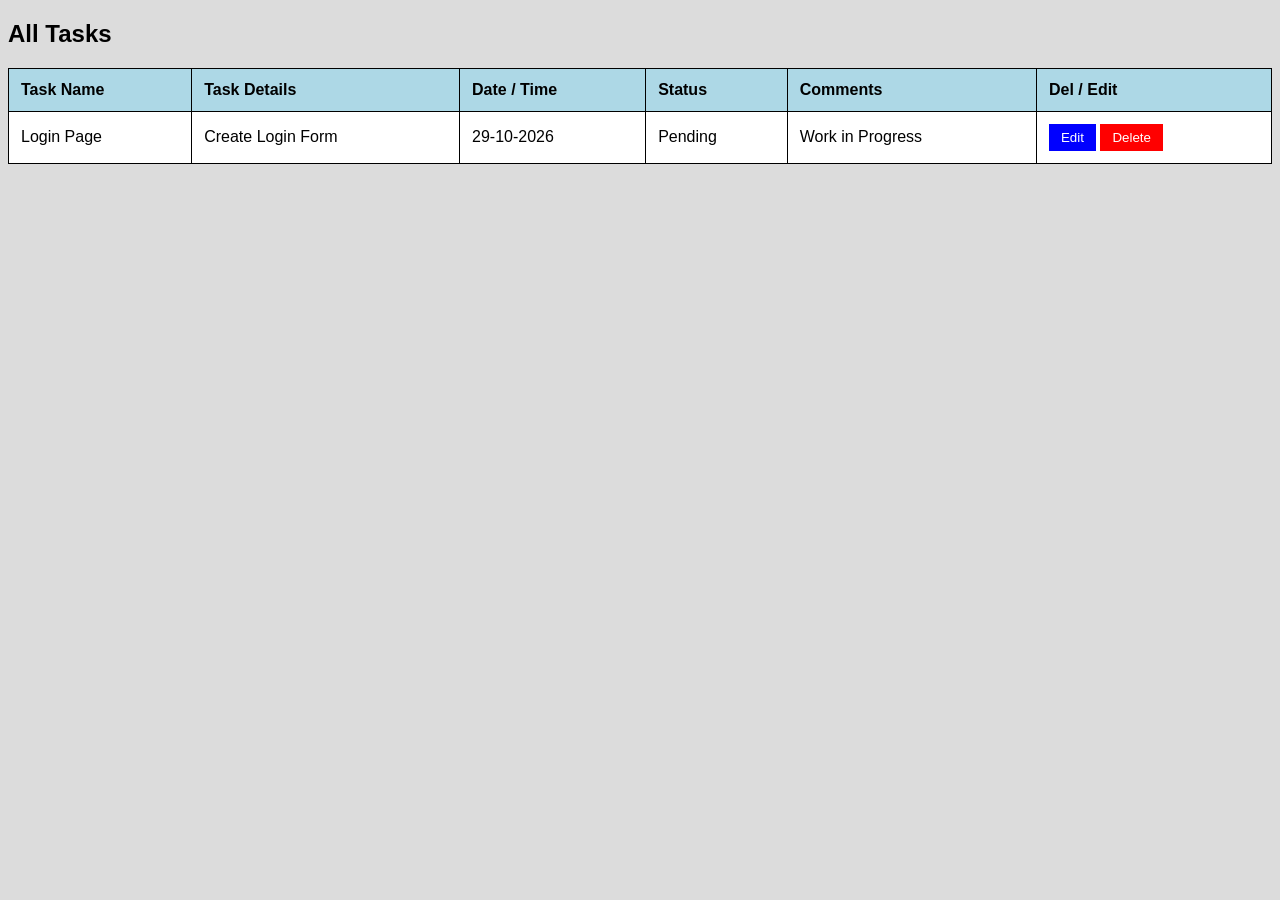
==== all_task/index.html @ 6f40d3be "All Task" ====
<!DOCTYPE html>
<html lang="en">
<head>
    <meta charset="UTF-8">
    <meta name="viewport" content="width=device-width, initial-scale=1.0">
    <title>All_Task</title>
    <link rel="stylesheet" href="style.css" >
</head>
<body>
     <h2>All Tasks</h2>

    <table>
        <tr>
            <th>Task Name</th>
            <th>Task Details</th>
            <th>Date / Time</th>
            <th>Status</th>
            <th>Comments</th>
            <th>Del / Edit</th>
        </tr>

        <tr>
            <td>Login Page</td>
            <td>Create Login Form</td>
            <td>29-10-2026</td>
            <td>Pending</td>
            <td>Work in Progress</td>
            <td>
                <button class="edit">Edit</button>
                <button class="delete">Delete</button>
            </td>
        </tr>
    </table>
</body>
</html>
---- all_task/style.css ----
body {
            background-color: gainsboro;
            font-family: Arial, sans-serif;
        }

        table {
            width: 100%;
            background-color: white;
            border-collapse: collapse;
        }

        th, td {
            padding: 12px;
            text-align: left;
            border: 1px solid black;
        }

        th {
            background-color: lightblue;
        }

        .edit {
            background-color: blue;
            color: white;
            padding: 6px 12px;
            border: none;
            cursor: pointer;
        }

        .delete {
            background-color: red;
            color: white;
            padding: 6px 12px;
            border: none;
            cursor: pointer;
        }
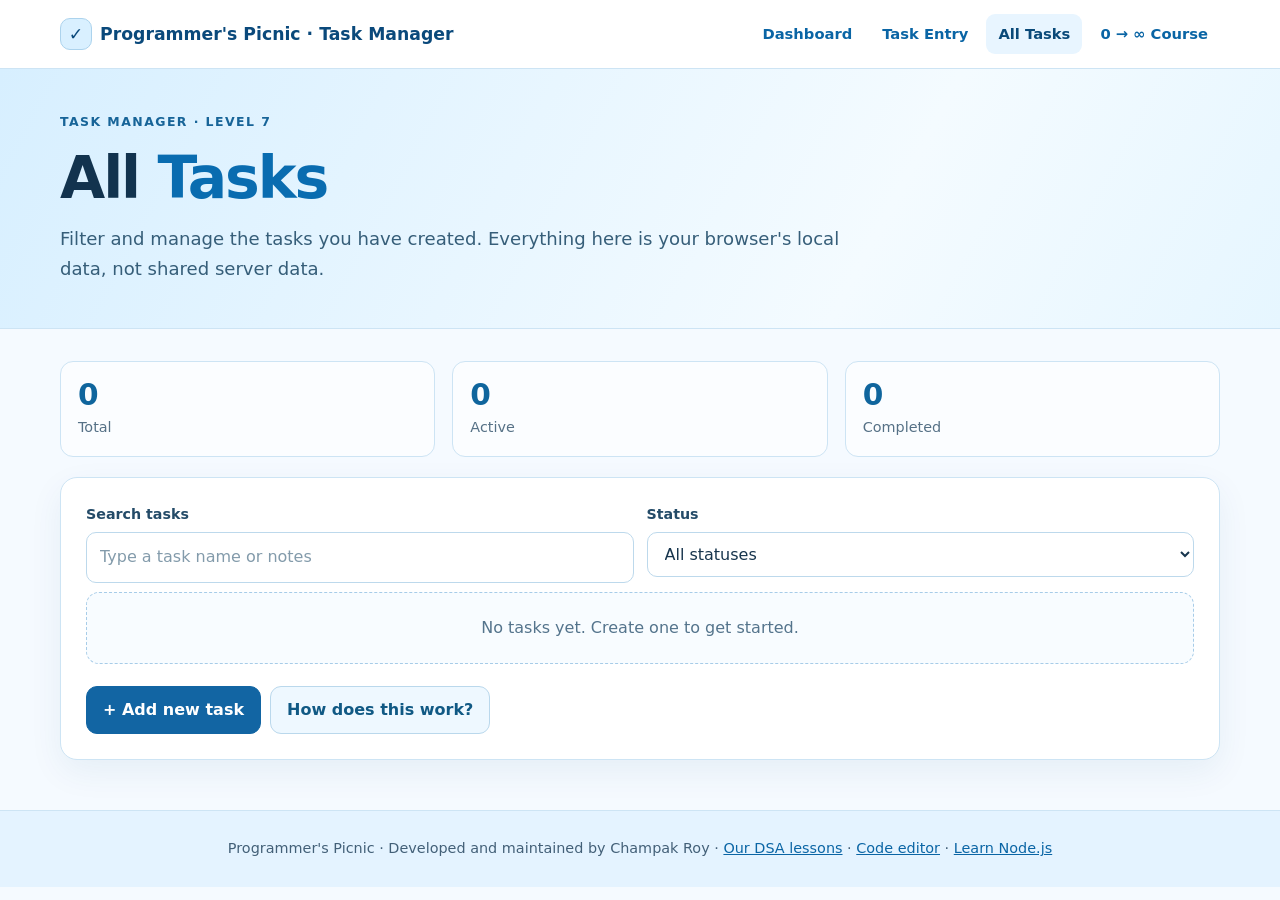
==== commit e1cea10e: "Turn existing taskmanager pages into a functional light-blue app with GoDaddy connection tester" ====
--- a/all_task/index.html
+++ b/all_task/index.html
@@ -1,35 +1,7 @@
-<!DOCTYPE html>
-<html lang="en">
-<head>
-    <meta charset="UTF-8">
-    <meta name="viewport" content="width=device-width, initial-scale=1.0">
-    <title>All_Task</title>
-    <link rel="stylesheet" href="style.css" >
+<!doctype html>
+<html lang="en"><head>
+<meta charset="utf-8"><meta name="viewport" content="width=device-width,initial-scale=1"><meta name="theme-color" content="#e8f6ff"><meta name="author" content="Champak Roy"><meta name="robots" content="index,follow,max-image-preview:large">
+<title>All Tasks — Programmer's Picnic Task Manager</title><meta name="description" content="Search, filter, complete, edit and delete your tasks, stored locally in your own browser."><link rel="canonical" href="https://programmer-s-picnic.github.io/taskmanager/all_task/"><link rel="stylesheet" href="../assets/site.css">
+<meta property="og:type" content="website"><meta property="og:site_name" content="Programmer's Picnic"><meta property="og:title" content="All Tasks — Programmer's Picnic Task Manager"><meta property="og:description" content="Search, filter, complete, edit and delete your tasks, stored locally in your own browser."><meta property="og:url" content="https://programmer-s-picnic.github.io/taskmanager/all_task/"><meta name="twitter:card" content="summary_large_image">
 </head>
-<body>
-     <h2>All Tasks</h2>
-
-    <table>
-        <tr>
-            <th>Task Name</th>
-            <th>Task Details</th>
-            <th>Date / Time</th>
-            <th>Status</th>
-            <th>Comments</th>
-            <th>Del / Edit</th>
-        </tr>
-
-        <tr>
-            <td>Login Page</td>
-            <td>Create Login Form</td>
-            <td>29-10-2026</td>
-            <td>Pending</td>
-            <td>Work in Progress</td>
-            <td>
-                <button class="edit">Edit</button>
-                <button class="delete">Delete</button>
-            </td>
-        </tr>
-    </table>
-</body>
-</html>+<body data-root="../"><header class="sitebar"><div class="wrap"><a class="brand" href="../index.html"><span class="brandmark" aria-hidden="true">✓</span>Programmer's Picnic · Task Manager</a><nav aria-label="Main navigation"><a href="../index.html">Dashboard</a><a href="../task_entry/index.html">Task Entry</a><a href="../all_task/index.html" aria-current="page">All Tasks</a><a href="../learn/index.html">0 → ∞ Course</a></nav></div></header><section class="hero"><div class="wrap"><div class="eyebrow">Task Manager · Level 7</div><h1>All <span>Tasks</span></h1><p class="lead">Filter and manage the tasks you have created. Everything here is your browser's local data, not shared server data.</p></div></section><main class="wrap section"><section class="grid"><div class="stat"><strong data-count-all>0</strong><span>Total</span></div><div class="stat"><strong data-count-active>0</strong><span>Active</span></div><div class="stat"><strong data-count-done>0</strong><span>Completed</span></div></section><section class="card" style="margin-top:20px"><div class="form-grid"><div class="form-field"><label for="task-search">Search tasks</label><input type="search" id="task-search" placeholder="Type a task name or notes"></div><div class="form-field"><label for="status-filter">Status</label><select id="status-filter"><option value="all">All statuses</option><option>Pending</option><option>In Progress</option><option>Completed</option></select></div></div><div data-task-list aria-live="polite"></div><div class="buttons"><a class="button primary" href="../task_entry/index.html">+ Add new task</a><a class="button outline" href="../learn/index.html#ch7">How does this work?</a></div></section></main><footer><div class="wrap">Programmer's Picnic · Developed and maintained by Champak Roy · <a href="https://dsa.learnwithchampak.live/">Our DSA lessons</a> · <a href="https://editor.learnwithchampak.live/" target="_blank" rel="noopener">Code editor</a> · <a href="../learn/index.html">Learn Node.js</a></div></footer><script defer src="../assets/app.js"></script></body></html>
--- a/assets/site.css
+++ b/assets/site.css
@@ -0,0 +1,33 @@
+/* Programmer's Picnic · Professional light blue UI */
+:root{--bg:#f5faff;--paper:#fff;--ink:#12334e;--muted:#567186;--blue:#1265a3;--blue2:#0d84bd;--light:#e7f5ff;--border:#cde4f4;--shadow:0 12px 34px #164b7a11;--good:#177a55;--warn:#a8720b;--bad:#ad3847}
+*{box-sizing:border-box}html{scroll-behavior:smooth}body{margin:0;background:var(--bg);color:var(--ink);font:16px/1.65 system-ui,-apple-system,"Segoe UI",Arial,sans-serif}
+a{color:#0a65a5}a:hover{text-decoration:underline}button,input,textarea,select{font:inherit}button{cursor:pointer}button:disabled{cursor:wait;opacity:.6}
+:focus-visible{outline:3px solid #f5ac36;outline-offset:3px}.wrap{width:min(1160px,calc(100% - 32px));margin:auto}
+.sitebar{background:#fff;border-bottom:1px solid var(--border);position:relative;z-index:2}.sitebar .wrap{min-height:68px;display:flex;justify-content:space-between;align-items:center;gap:20px;flex-wrap:wrap;padding:10px 0}
+.brand{font-weight:850;color:#0a497b;text-decoration:none;font-size:1.08rem;display:inline-flex;align-items:center;gap:8px}.brandmark{display:inline-grid;place-items:center;width:32px;height:32px;background:#d9f0ff;border:1px solid #acd3ed;border-radius:10px}
+nav{display:flex;align-items:center;gap:6px;flex-wrap:wrap}nav a{padding:8px 12px;font-weight:650;font-size:.92rem;text-decoration:none;border-radius:9px}nav a:hover,nav a[aria-current=page]{background:#e8f5ff;color:#094979;text-decoration:none}
+.hero{background:linear-gradient(118deg,#d7efff,#f4fbff 68%,#e6f6ff);border-bottom:1px solid var(--border);padding:43px 0 45px}.eyebrow{font-size:.78rem;font-weight:850;color:#176498;text-transform:uppercase;letter-spacing:.115em}
+h1{font-size:clamp(2rem,5vw,3.65rem);line-height:1.15;letter-spacing:-.035em;margin:12px 0}h1 span{color:#096cb0}.lead{font-size:1.13rem;color:#365e79;max-width:790px;margin:0}
+.buttons{display:flex;gap:9px;flex-wrap:wrap;margin-top:22px}.button{border:1px solid #bad8ec;background:#fff;color:#105984;font-weight:760;border-radius:11px;padding:10px 16px;text-decoration:none;display:inline-flex;align-items:center;justify-content:center;gap:6px}.button:hover{text-decoration:none;filter:brightness(.974)}.button.primary{background:var(--blue);border-color:var(--blue);color:#fff}.button.small{font-size:.82rem;padding:6px 10px}.button.danger{color:#a2343f;background:#fff8f8;border-color:#e6bdc2}.button.outline{background:#eef8ff}
+.grid{display:grid;grid-template-columns:repeat(3,minmax(0,1fr));gap:17px}.grid.two{grid-template-columns:repeat(2,minmax(0,1fr))}
+.section{padding:32px 0}.card{background:var(--paper);border:1px solid var(--border);border-radius:17px;box-shadow:var(--shadow);padding:25px;min-width:0;margin-bottom:18px}
+.card h2{margin:0 0 13px;font-size:1.58rem;line-height:1.24;color:#0b4b7b}.card h3{margin:17px 0 6px;color:#164e76;font-size:1.1rem}.card p{margin:9px 0 13px}
+.muted{color:var(--muted)}.smalltext{font-size:.86rem}.tag{display:inline-flex;padding:3px 11px;border-radius:25px;background:#e8f5ff;color:#186397;border:1px solid #c6e3f5;font-size:.82rem;font-weight:750}
+.stat{padding:15px 17px;border:1px solid var(--border);background:#fbfdff;border-radius:13px}.stat strong{display:block;font-size:1.85rem;line-height:1.25;color:#0f659d}.stat span{font-size:.9rem;color:var(--muted)}
+.form-grid{display:grid;grid-template-columns:repeat(2,minmax(0,1fr));gap:13px}.form-field{display:flex;flex-direction:column;gap:6px}.form-field.wide{grid-column:1/-1}
+label{font-size:.89rem;font-weight:730;color:#244b68}input,select,textarea{width:100%;border:1px solid #bdd9ec;border-radius:10px;background:#fff;color:#17354d;padding:11px 13px;min-height:44px}textarea{resize:vertical;min-height:100px}input::placeholder,textarea::placeholder{color:#839bab}
+.task-item{border:1px solid #d5e7f3;border-radius:13px;background:#fbfdff;padding:15px;display:flex;justify-content:space-between;gap:14px;align-items:center;margin:10px 0}
+.task-copy{min-width:0;flex:1}.task-item h3{margin:0 0 4px;font-size:1.04rem;overflow-wrap:anywhere}.task-details{color:#587188;white-space:pre-wrap;overflow-wrap:anywhere;font-size:.91rem}
+.task-meta{display:flex;gap:10px;flex-wrap:wrap;align-items:center;font-size:.82rem;color:#55738a}.task-status{border:1px solid #e7d39c;border-radius:30px;padding:2px 9px;background:#fff9e5;color:#946300;font-weight:760}.task-status.working{border-color:#b9daf0;background:#e9f5ff;color:#1264a0}.task-status.done{border-color:#b2dfc9;background:#ecfff5;color:#177a55}
+.task-actions{display:flex;gap:7px;flex-wrap:wrap}.empty-state{border:1px dashed #a7cce8;border-radius:13px;padding:22px;color:#54748c;background:#f8fcff;text-align:center}
+.notice{border-left:4px solid #2792c7;background:#edf8ff;padding:13px 16px;border-radius:8px;color:#285576;margin:15px 0}.notice.warning{border-left-color:#d39a27;background:#fff8e6}
+.api-line{display:flex;gap:9px;flex-wrap:wrap;align-items:end}.api-line .form-field{flex:1 1 300px}
+.api-status{padding:11px 15px;background:#edf4fa;border:1px solid #d2e3ee;border-radius:10px;color:#42647d;font-size:.93rem;margin:13px 0}.api-status[data-state=ok]{background:#e8fbf0;color:#176945;border-color:#a4d6b9}.api-status[data-state=error]{background:#fff1f0;color:#a52a33;border-color:#e7b8b7}.api-status[data-state=checking]{background:#eaf6ff;color:#136397}
+pre{margin:0;overflow-x:auto;white-space:pre;padding:18px;background:#102b42;color:#eff8ff;border-radius:0 0 12px 12px;font:14px/1.6 Consolas,monospace}code{font: .9em Consolas,Monaco,monospace}
+.codebox{background:#102b42;border-radius:12px;overflow:hidden;margin:13px 0;border:1px solid #23465e}.codehead{color:#d5ecff;display:flex;align-items:center;justify-content:space-between;gap:8px;padding:8px 13px;border-bottom:1px solid #345068;font-size:.86rem}.codehead button{color:#154a74;background:#e6f6ff;border:0;border-radius:7px;padding:4px 10px;font-size:.82rem;font-weight:800}
+.terminal{background:#102b42;color:#eaf9ff;border:1px solid #23465e;border-radius:11px;padding:14px;overflow:auto;white-space:pre-wrap;font:13px/1.6 Consolas,monospace;min-height:65px}
+.course-layout{display:grid;grid-template-columns:minmax(0,1fr) 234px;gap:20px;align-items:start}.course-toc{position:sticky;top:15px}.course-toc a{display:block;margin:7px 0;text-decoration:none}.course-toc a:hover{text-decoration:underline}.course-chapter{scroll-margin-top:20px}
+.course-chapter ul,.course-chapter ol{padding-left:23px}.course-chapter li{margin:7px 0}.course-footer{display:flex;justify-content:space-between;align-items:center;flex-wrap:wrap;gap:10px;border-top:1px solid var(--border);margin-top:22px;padding-top:15px}
+.exercise{background:#f0f8ff;border:1px solid #c4dff1;border-radius:11px;padding:15px;margin:14px 0}details{background:#fafdff;border:1px solid #cce2f2;border-radius:9px;padding:9px 14px;margin:10px 0}summary{cursor:pointer;font-weight:760;color:#165a8b}
+progress{width:100%;height:14px;accent-color:#1265a3}footer{background:#e4f3ff;border-top:1px solid var(--border);padding:26px 0;text-align:center;font-size:.9rem;color:#436078}
+@media(max-width:820px){.grid,.grid.two,.form-grid,.course-layout{grid-template-columns:1fr}.course-toc{position:static}.hero{padding:34px 0}.task-item{align-items:stretch;flex-direction:column}.sitebar nav{gap:2px}}@media(max-width:480px){.card{padding:17px}.sitebar .wrap{padding:10px 0}nav a{padding:6px 8px}.buttons{align-items:stretch}.task-actions{width:100%}}
